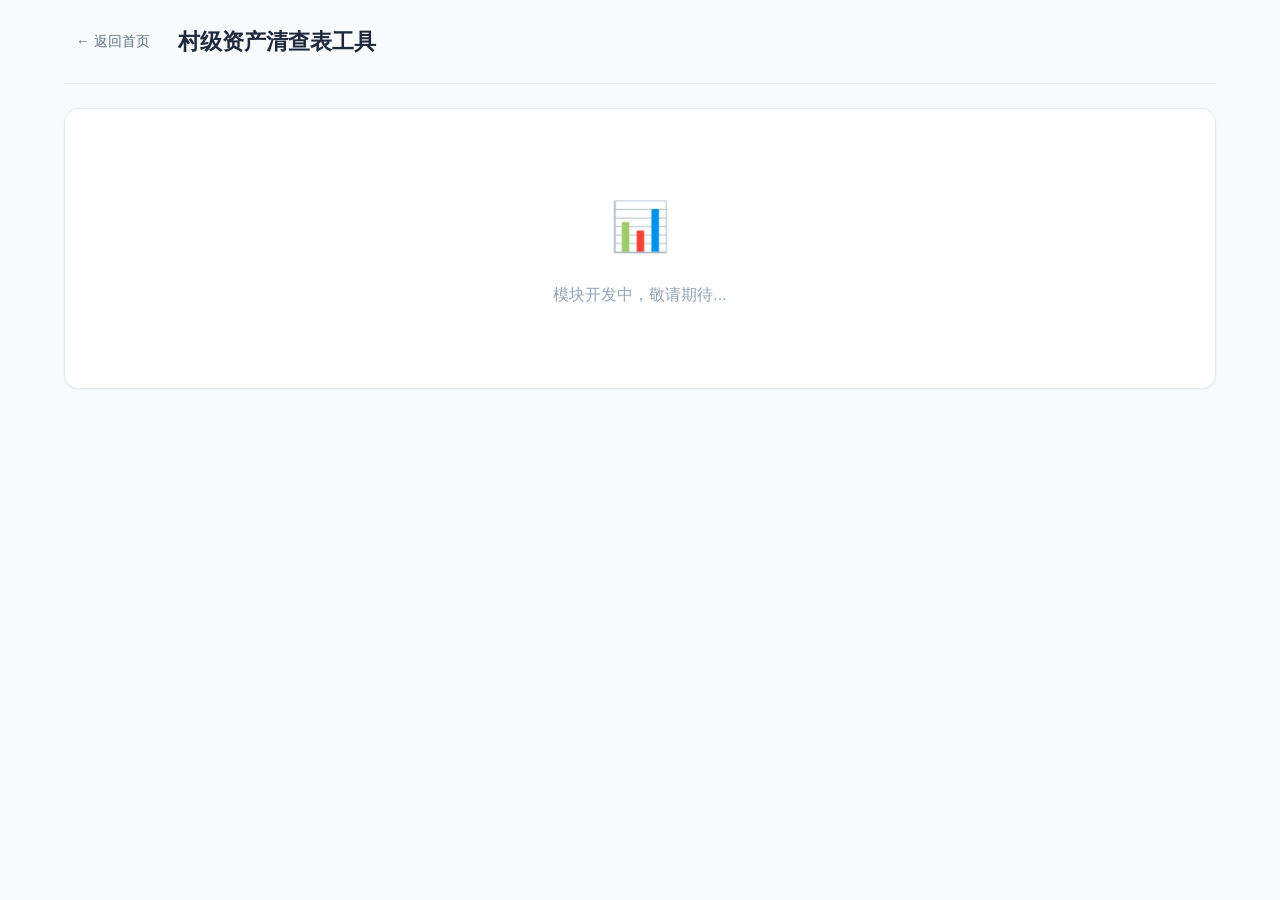
==== static/pages/asset-tool.html @ 3ac5bb94 "feat:第二阶段 完成static首页、全局样式与通用前端js组件" ====
<!DOCTYPE html>
<html lang="zh-CN">
<head>
    <meta charset="UTF-8">
    <meta name="viewport" content="width=device-width, initial-scale=1.0">
    <title>村级资产清查表工具 - FieldKit</title>
    <link rel="stylesheet" href="/static/css/style.css">
</head>
<body>
    <main class="main-container">
        <div class="page-header">
            <a href="/static/index.html" class="page-back">&larr; 返回首页</a>
            <h1 class="page-title">村级资产清查表工具</h1>
        </div>
        <div class="card" style="text-align:center; padding: 80px 0; color: var(--color-text-muted);">
            <p style="font-size:48px; margin-bottom:16px;">&#128202;</p>
            <p>模块开发中，敬请期待...</p>
        </div>
    </main>
    <div id="toast-container" class="toast-container"></div>
    <script src="/static/js/common.js"></script>
</body>
</html>
---- static/css/style.css ----
/* ============================================================
   FieldKit - 全局通用样式
   基于 CSS 变量实现主题化，适配桌面端浏览器
   ============================================================ */

/* -------------------- CSS 变量（设计令牌） -------------------- */
:root {
    /* 主色调 - 淡粉色系 */
    --color-primary: #D89DB5;
    --color-primary-hover: #C48A9F;
    --color-primary-light: #FBF0F4;

    /* 功能色 */
    --color-success: #10B981;
    --color-success-bg: #ECFDF5;
    --color-warning: #F59E0B;
    --color-warning-bg: #FFFBEB;
    --color-error: #EF4444;
    --color-error-bg: #FEF2F2;
    --color-info: #3B82F6;
    --color-info-bg: #EFF6FF;

    /* 中性色 */
    --color-bg: #F8FAFC;
    --color-surface: #FFFFFF;
    --color-border: #E2E8F0;
    --color-text: #1E293B;
    --color-text-secondary: #64748B;
    --color-text-muted: #94A3B8;

    /* 阴影 */
    --shadow-sm: 0 1px 2px rgba(0, 0, 0, 0.05);
    --shadow-md: 0 4px 6px -1px rgba(0, 0, 0, 0.07), 0 2px 4px -2px rgba(0, 0, 0, 0.05);
    --shadow-lg: 0 10px 15px -3px rgba(0, 0, 0, 0.08), 0 4px 6px -4px rgba(0, 0, 0, 0.04);
    --shadow-xl: 0 20px 25px -5px rgba(0, 0, 0, 0.1), 0 8px 10px -6px rgba(0, 0, 0, 0.04);

    /* 圆角 */
    --radius-sm: 6px;
    --radius-md: 10px;
    --radius-lg: 14px;
    --radius-xl: 20px;

    /* 间距 */
    --spacing-xs: 4px;
    --spacing-sm: 8px;
    --spacing-md: 16px;
    --spacing-lg: 24px;
    --spacing-xl: 32px;
    --spacing-2xl: 48px;

    /* 排版 */
    --font-family: -apple-system, BlinkMacSystemFont, "Segoe UI", "PingFang SC",
                    "Microsoft YaHei", "Helvetica Neue", Arial, sans-serif;
    --font-mono: "SF Mono", "Fira Code", "Consolas", monospace;
}

/* -------------------- 全局重置 -------------------- */
*,
*::before,
*::after {
    box-sizing: border-box;
    margin: 0;
    padding: 0;
}

html {
    font-size: 16px;
    -webkit-font-smoothing: antialiased;
    -moz-osx-font-smoothing: grayscale;
}

body {
    font-family: var(--font-family);
    color: var(--color-text);
    background-color: var(--color-bg);
    line-height: 1.6;
    min-height: 100vh;
}

a {
    color: var(--color-primary);
    text-decoration: none;
    transition: color 0.2s;
}
a:hover {
    color: var(--color-primary-hover);
}

img {
    max-width: 100%;
    display: block;
}

/* -------------------- 顶部导航栏 -------------------- */
.header {
    background: var(--color-surface);
    border-bottom: 1px solid var(--color-border);
    position: sticky;
    top: 0;
    z-index: 100;
    box-shadow: var(--shadow-sm);
}

.header-inner {
    max-width: 1200px;
    margin: 0 auto;
    padding: 0 var(--spacing-lg);
    height: 60px;
    display: flex;
    align-items: center;
    justify-content: space-between;
}

.logo {
    display: flex;
    align-items: center;
    gap: var(--spacing-sm);
}

.logo-icon {
    font-size: 24px;
}

.logo-text {
    font-size: 20px;
    font-weight: 700;
    color: var(--color-primary);
    letter-spacing: -0.5px;
}

.logo-badge {
    font-size: 11px;
    font-weight: 500;
    color: var(--color-primary);
    background: var(--color-primary-light);
    padding: 2px 8px;
    border-radius: 999px;
}

.nav-links {
    display: flex;
    gap: var(--spacing-lg);
}

.nav-link {
    font-size: 14px;
    color: var(--color-text-secondary);
    font-weight: 500;
    padding: var(--spacing-xs) var(--spacing-sm);
    border-radius: var(--radius-sm);
    transition: all 0.2s;
}
.nav-link:hover {
    color: var(--color-primary);
    background: var(--color-primary-light);
}

/* -------------------- 主体容器 -------------------- */
.main-container {
    max-width: 1200px;
    margin: 0 auto;
    padding: 0 var(--spacing-lg);
}

/* -------------------- 欢迎区域 -------------------- */
.hero {
    text-align: center;
    padding: var(--spacing-2xl) 0 var(--spacing-xl);
}

.hero-title {
    font-size: 36px;
    font-weight: 800;
    color: var(--color-text);
    letter-spacing: -1px;
    margin-bottom: var(--spacing-sm);
}

.hero-desc {
    font-size: 16px;
    color: var(--color-text-secondary);
}

/* -------------------- 工具卡片网格 -------------------- */
.tool-grid {
    display: grid;
    grid-template-columns: repeat(3, 1fr);
    gap: var(--spacing-lg);
    padding-bottom: var(--spacing-2xl);
}

/* 响应式：宽度不足时减少列数 */
@media (max-width: 1024px) {
    .tool-grid {
        grid-template-columns: repeat(2, 1fr);
    }
}
@media (max-width: 680px) {
    .tool-grid {
        grid-template-columns: 1fr;
    }
}

/* -------------------- 单张工具卡片 -------------------- */
.tool-card {
    background: var(--color-surface);
    border: 1px solid var(--color-border);
    border-radius: var(--radius-lg);
    padding: var(--spacing-lg);
    display: flex;
    flex-direction: column;
    transition: all 0.25s ease;
    box-shadow: var(--shadow-sm);
}

.tool-card:hover {
    box-shadow: var(--shadow-lg);
    border-color: var(--color-primary);
    transform: translateY(-2px);
}

.card-header {
    display: flex;
    align-items: center;
    justify-content: space-between;
    margin-bottom: var(--spacing-md);
}

.card-icon {
    width: 48px;
    height: 48px;
    font-size: 28px;
    display: flex;
    align-items: center;
    justify-content: center;
    border-radius: var(--radius-md);
    margin-bottom: var(--spacing-md);
}

.icon-image     { background: #FCE7F3; }
.icon-attendance { background: #FCE7F3; }
.icon-survey    { background: #FCE7F3; }
.icon-asset     { background: #FCE7F3; }
.icon-bead      { background: #FCE7F3; }

.card-badge {
    font-size: 11px;
    font-weight: 600;
    padding: 3px 10px;
    border-radius: 999px;
    letter-spacing: 0.3px;
}
.badge-high { background: #FEF2F2; color: #DC2626; }
.badge-mid  { background: #FFFBEB; color: #D97706; }

.card-title {
    font-size: 18px;
    font-weight: 700;
    margin-bottom: var(--spacing-sm);
    color: var(--color-text);
}

.card-desc {
    font-size: 14px;
    color: var(--color-text-secondary);
    margin-bottom: var(--spacing-md);
    line-height: 1.6;
    flex-grow: 1;
}

.card-features {
    list-style: none;
    margin-bottom: var(--spacing-md);
}

.card-features li {
    font-size: 13px;
    color: var(--color-text-muted);
    padding: 3px 0;
    padding-left: 18px;
    position: relative;
}

.card-features li::before {
    content: "✓";
    position: absolute;
    left: 0;
    color: var(--color-success);
    font-weight: 700;
}

.card-btn {
    display: block;
    width: 100%;
    text-align: center;
    padding: 10px 0;
    background: var(--color-primary);
    color: #FFFFFF;
    border: none;
    border-radius: var(--radius-sm);
    font-size: 14px;
    font-weight: 600;
    cursor: pointer;
    transition: background 0.2s, transform 0.1s;
}
.card-btn:hover {
    background: var(--color-primary-hover);
    color: #FFFFFF;
    transform: scale(1.02);
}
.card-btn:active {
    transform: scale(0.98);
}

/* -------------------- 页脚 -------------------- */
.footer {
    text-align: center;
    padding: var(--spacing-xl) 0;
    border-top: 1px solid var(--color-border);
    margin-top: var(--spacing-lg);
}

.footer p {
    font-size: 13px;
    color: var(--color-text-muted);
}

/* ============================================================
   Toast 轻提示（由 common.js 动态创建）
   ============================================================ */
.toast-container {
    position: fixed;
    top: 80px;
    right: var(--spacing-lg);
    z-index: 9999;
    display: flex;
    flex-direction: column;
    gap: var(--spacing-sm);
    pointer-events: none;
}

.toast {
    display: flex;
    align-items: center;
    gap: var(--spacing-sm);
    min-width: 280px;
    max-width: 420px;
    padding: 12px 16px;
    border-radius: var(--radius-md);
    font-size: 14px;
    font-weight: 500;
    box-shadow: var(--shadow-lg);
    pointer-events: auto;
    animation: toastSlideIn 0.3s ease, toastFadeOut 0.3s ease forwards;
    animation-delay: 0s, 2.7s;
}

@keyframes toastSlideIn {
    from { transform: translateX(120%); opacity: 0; }
    to   { transform: translateX(0);    opacity: 1; }
}
@keyframes toastFadeOut {
    from { opacity: 1; }
    to   { opacity: 0; transform: translateY(-8px); }
}

.toast-success {
    background: var(--color-success-bg);
    border: 1px solid var(--color-success);
    color: #065F46;
}
.toast-error {
    background: var(--color-error-bg);
    border: 1px solid var(--color-error);
    color: #991B1B;
}
.toast-warning {
    background: var(--color-warning-bg);
    border: 1px solid var(--color-warning);
    color: #92400E;
}
.toast-info {
    background: var(--color-info-bg);
    border: 1px solid var(--color-info);
    color: #1E40AF;
}

.toast-icon {
    font-size: 18px;
    flex-shrink: 0;
}

.toast-msg {
    flex: 1;
}

/* ============================================================
   通用表单元素样式（供各工具页复用）
   ============================================================ */

/* 文件上传拖拽区 */
.upload-zone {
    border: 2px dashed var(--color-border);
    border-radius: var(--radius-lg);
    padding: var(--spacing-2xl);
    text-align: center;
    cursor: pointer;
    transition: all 0.25s;
    background: #FAFBFC;
}

.upload-zone:hover,
.upload-zone.drag-over {
    border-color: var(--color-primary);
    background: var(--color-primary-light);
}

.upload-zone-icon {
    font-size: 40px;
    margin-bottom: var(--spacing-sm);
}

.upload-zone-text {
    font-size: 15px;
    color: var(--color-text-secondary);
    margin-bottom: var(--spacing-xs);
}

.upload-zone-hint {
    font-size: 12px;
    color: var(--color-text-muted);
}

/* 按钮基础样式 */
.btn {
    display: inline-flex;
    align-items: center;
    justify-content: center;
    gap: 6px;
    padding: 10px 20px;
    font-size: 14px;
    font-weight: 600;
    font-family: inherit;
    border: none;
    border-radius: var(--radius-sm);
    cursor: pointer;
    transition: all 0.2s;
}

.btn-primary {
    background: var(--color-primary);
    color: #FFFFFF;
}
.btn-primary:hover {
    background: var(--color-primary-hover);
}

.btn-secondary {
    background: var(--color-surface);
    color: var(--color-text);
    border: 1px solid var(--color-border);
}
.btn-secondary:hover {
    background: var(--color-bg);
}

.btn-success {
    background: var(--color-success);
    color: #FFFFFF;
}
.btn-success:hover {
    background: #059669;
}

.btn-danger {
    background: var(--color-error);
    color: #FFFFFF;
}
.btn-danger:hover {
    background: #DC2626;
}

.btn:disabled {
    opacity: 0.5;
    cursor: not-allowed;
}

/* 输入框 */
.input {
    width: 100%;
    padding: 10px 14px;
    font-size: 14px;
    font-family: inherit;
    border: 1px solid var(--color-border);
    border-radius: var(--radius-sm);
    outline: none;
    transition: border-color 0.2s, box-shadow 0.2s;
    background: var(--color-surface);
    color: var(--color-text);
}
.input:focus {
    border-color: var(--color-primary);
    box-shadow: 0 0 0 3px var(--color-primary-light);
}

/* Select 下拉框 */
.select {
    padding: 10px 14px;
    font-size: 14px;
    font-family: inherit;
    border: 1px solid var(--color-border);
    border-radius: var(--radius-sm);
    outline: none;
    cursor: pointer;
    background: var(--color-surface);
    color: var(--color-text);
    transition: border-color 0.2s;
}
.select:focus {
    border-color: var(--color-primary);
    box-shadow: 0 0 0 3px var(--color-primary-light);
}

/* 标签 */
.label {
    display: block;
    font-size: 14px;
    font-weight: 600;
    color: var(--color-text);
    margin-bottom: var(--spacing-xs);
}

/* 帮助文字 */
.help-text {
    font-size: 12px;
    color: var(--color-text-muted);
    margin-top: 4px;
}

/* 分割线 */
.divider {
    border: none;
    height: 1px;
    background: var(--color-border);
    margin: var(--spacing-lg) 0;
}

/* 卡片基础（供工具内页复用） */
.card {
    background: var(--color-surface);
    border: 1px solid var(--color-border);
    border-radius: var(--radius-lg);
    padding: var(--spacing-lg);
    box-shadow: var(--shadow-sm);
}

/* 加载动画 */
.spinner {
    display: inline-block;
    width: 20px;
    height: 20px;
    border: 2px solid var(--color-border);
    border-top-color: var(--color-primary);
    border-radius: 50%;
    animation: spin 0.6s linear infinite;
}

@keyframes spin {
    to { transform: rotate(360deg); }
}

/* 进度条 */
.progress-bar {
    width: 100%;
    height: 6px;
    background: var(--color-border);
    border-radius: 999px;
    overflow: hidden;
}
.progress-bar-fill {
    height: 100%;
    background: var(--color-primary);
    border-radius: 999px;
    transition: width 0.3s ease;
}

/* 文件列表（上传后展示） */
.file-list {
    list-style: none;
    display: flex;
    flex-direction: column;
    gap: var(--spacing-sm);
}
.file-item {
    display: flex;
    align-items: center;
    justify-content: space-between;
    padding: 8px 12px;
    background: var(--color-bg);
    border-radius: var(--radius-sm);
    font-size: 13px;
}
.file-item-name {
    flex: 1;
    overflow: hidden;
    text-overflow: ellipsis;
    white-space: nowrap;
}
.file-item-size {
    color: var(--color-text-muted);
    margin-left: var(--spacing-md);
    flex-shrink: 0;
}
.file-item-remove {
    background: none;
    border: none;
    color: var(--color-error);
    cursor: pointer;
    font-size: 16px;
    padding: 0 4px;
    margin-left: var(--spacing-sm);
}
.file-item-remove:hover {
    color: #DC2626;
}

/* 页面标题（工具子页共用） */
.page-header {
    display: flex;
    align-items: center;
    gap: var(--spacing-md);
    padding: var(--spacing-lg) 0;
    border-bottom: 1px solid var(--color-border);
    margin-bottom: var(--spacing-lg);
}
.page-back {
    font-size: 14px;
    color: var(--color-text-secondary);
    cursor: pointer;
    text-decoration: none;
    padding: 6px 12px;
    border-radius: var(--radius-sm);
    transition: all 0.2s;
}
.page-back:hover {
    background: var(--color-bg);
    color: var(--color-primary);
}
.page-title {
    font-size: 22px;
    font-weight: 700;
}

/* 表格基础样式 */
.table-wrapper {
    overflow-x: auto;
}
.table {
    width: 100%;
    border-collapse: collapse;
    font-size: 13px;
}
.table th,
.table td {
    padding: 10px 14px;
    text-align: left;
    border-bottom: 1px solid var(--color-border);
}
.table th {
    background: var(--color-bg);
    font-weight: 600;
    color: var(--color-text-secondary);
    font-size: 12px;
    text-transform: uppercase;
    letter-spacing: 0.5px;
}
.table tr:hover td {
    background: #F8FAFC;
}
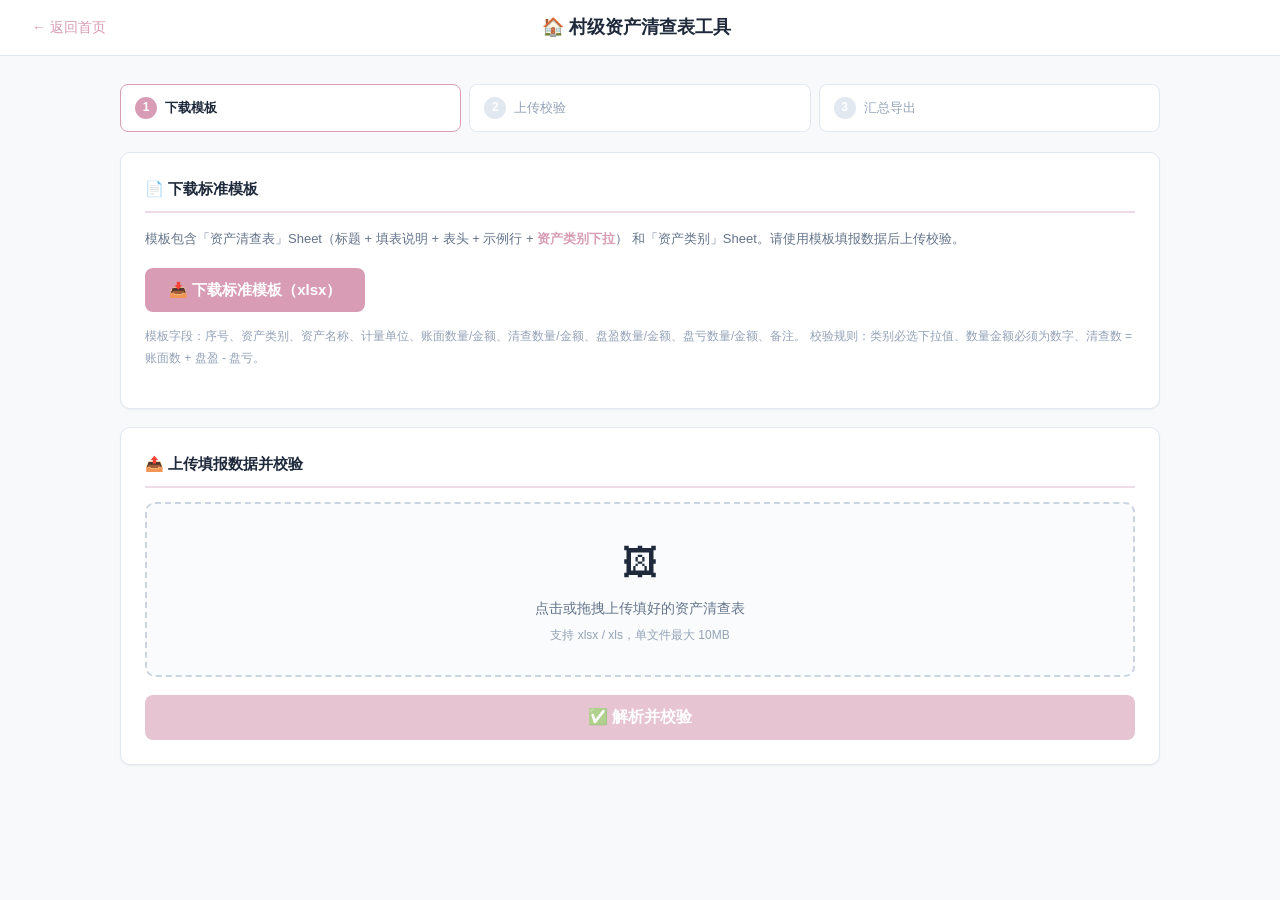
==== commit 28d2f728: "feat:第五阶段 routes新增考勤点名工具、村级资产清查表工具、测绘EXIF水印工具" ====
--- a/static/pages/asset-tool.html
+++ b/static/pages/asset-tool.html
@@ -5,19 +5,492 @@
     <meta name="viewport" content="width=device-width, initial-scale=1.0">
     <title>村级资产清查表工具 - FieldKit</title>
     <link rel="stylesheet" href="/static/css/style.css">
+    <style>
+        :root {
+            /* 与首页色调一致（淡粉色系） */
+            --primary: #D89DB5;
+            --primary-hover: #C48A9F;
+            --primary-light: #FBF0F4;
+            --primary-border: #F0DCE6;
+            --gray-bg: #F8F9FA;
+            --gray-text: #64748B;
+            --radius: 10px;
+        }
+        body { background: var(--gray-bg); min-height: 100vh; }
+
+        .tool-header {
+            background: #fff; border-bottom: 1px solid #E2E8F0;
+            padding: 0 32px; height: 56px;
+            display: flex; align-items: center; justify-content: space-between;
+        }
+        .tool-header .back-link { color: var(--primary); text-decoration: none; font-size: 14px; display: flex; align-items: center; gap: 6px; }
+        .tool-header .back-link:hover { color: var(--primary-hover); }
+        .tool-header .tool-title { font-size: 18px; font-weight: 600; color: #1E293B; }
+        .tool-header .header-spacer { width: 80px; }
+
+        .tool-main { max-width: 1080px; margin: 28px auto; padding: 0 20px; }
+
+        .card {
+            background: #fff; border: 1px solid #E2E8F0;
+            border-radius: var(--radius); padding: 24px; margin-bottom: 18px;
+        }
+        .card h3 { font-size: 15px; font-weight: 600; color: #1E293B; margin: 0 0 14px; padding-bottom: 10px; border-bottom: 2px solid var(--primary-border); }
+
+        /* ===== 步骤条 ===== */
+        .steps { display: flex; gap: 8px; margin-bottom: 20px; flex-wrap: wrap; }
+        .step {
+            flex: 1; min-width: 150px; padding: 12px 14px; border-radius: 8px;
+            background: #fff; border: 1px solid #E2E8F0; font-size: 13px; color: #94A3B8;
+            display: flex; align-items: center; gap: 8px;
+        }
+        .step .step-num {
+            width: 22px; height: 22px; border-radius: 50%; flex-shrink: 0;
+            background: #E2E8F0; color: #fff; font-size: 12px; font-weight: 700;
+            display: inline-flex; align-items: center; justify-content: center;
+        }
+        .step.active { border-color: var(--primary); color: #1E293B; font-weight: 600; }
+        .step.active .step-num { background: var(--primary); }
+        .step.done { border-color: #B7E4C7; color: #16A34A; }
+        .step.done .step-num { background: #16A34A; }
+
+        /* ===== 上传区 ===== */
+        .upload-zone {
+            border: 2px dashed #CBD5E1; border-radius: var(--radius);
+            padding: 30px 20px; text-align: center; cursor: pointer;
+            transition: all 0.25s; background: #FAFBFC;
+        }
+        .upload-zone:hover, .upload-zone.drag-over { border-color: var(--primary); background: var(--primary-light); }
+        .upload-zone.has-file { border-style: solid; border-color: var(--primary); background: #FDFAFB; }
+        .upload-icon { font-size: 36px; margin-bottom: 6px; }
+        .upload-text { font-size: 14px; color: var(--gray-text); }
+        .upload-hint { font-size: 12px; color: #94A3B8; margin-top: 6px; }
+        .upload-file-list { font-size: 13px; color: var(--primary); margin-top: 10px; text-align: left; max-height: 120px; overflow-y: auto; line-height: 1.8; }
+        .upload-file-list .file-item { padding: 2px 6px; border-radius: 4px; }
+        .upload-file-list .file-item:nth-child(odd) { background: #F1F5F9; }
+        .upload-file-list .file-size { color: #94A3B8; margin-left: 8px; font-size: 12px; }
+        .upload-zone:not(.has-file) .upload-file-list { display: none; }
+
+        /* ===== 按钮 ===== */
+        .btn-process {
+            width: 100%; padding: 12px; background: var(--primary); color: #fff;
+            border: none; border-radius: 8px; font-size: 16px; font-weight: 600;
+            cursor: pointer; transition: background 0.2s; margin-top: 18px;
+        }
+        .btn-process:hover { background: var(--primary-hover); }
+        .btn-process:disabled { opacity: 0.6; cursor: not-allowed; }
+        .btn-row { display: flex; gap: 10px; margin-top: 18px; flex-wrap: wrap; }
+        .btn-row .btn-process { width: auto; flex: 1; min-width: 140px; margin-top: 0; }
+        .btn-primary {
+            display: inline-flex; align-items: center; justify-content: center; gap: 6px;
+            padding: 10px 24px; background: var(--primary); color: #fff; border: none; border-radius: 8px;
+            font-size: 15px; font-weight: 600; cursor: pointer; text-decoration: none; transition: background 0.2s;
+        }
+        .btn-primary:hover { background: var(--primary-hover); }
+        .btn-primary:disabled { opacity: 0.6; cursor: not-allowed; }
+        .btn-outline {
+            display: inline-flex; align-items: center; justify-content: center; gap: 6px;
+            padding: 10px 24px; background: #fff; color: var(--primary); border: 1px solid var(--primary); border-radius: 8px;
+            font-size: 15px; font-weight: 600; cursor: pointer; text-decoration: none; transition: all 0.2s;
+        }
+        .btn-outline:hover { background: var(--primary-light); }
+
+        /* ===== 统计条 ===== */
+        .stats-bar { display: grid; grid-template-columns: repeat(auto-fit, minmax(130px, 1fr)); gap: 10px; margin-bottom: 16px; }
+        .stat-item { background: #FAFBFC; border: 1px solid #E2E8F0; border-radius: 8px; padding: 12px; text-align: center; }
+        .stat-item .sv { font-size: 22px; font-weight: 700; color: #1E293B; }
+        .stat-item .sl { font-size: 12px; color: var(--gray-text); margin-top: 3px; }
+        .stat-item.ok .sv { color: #16A34A; }
+        .stat-item.err .sv { color: #DC2626; }
+
+        /* ===== 错误列表 ===== */
+        .error-box { background: #FEF2F2; border: 1px solid #FECACA; border-radius: 8px; padding: 12px 16px; margin-bottom: 16px; }
+        .error-box h4 { margin: 0 0 8px; font-size: 13px; color: #B91C1C; }
+        .error-box ul { margin: 0; padding-left: 18px; font-size: 13px; color: #991B1B; line-height: 1.9; max-height: 220px; overflow-y: auto; }
+
+        /* ===== 表格 ===== */
+        .table-wrap { overflow-x: auto; border: 1px solid #E2E8F0; border-radius: 8px; max-height: 420px; overflow-y: auto; }
+        table.data-table { width: 100%; border-collapse: collapse; font-size: 12.5px; white-space: nowrap; }
+        table.data-table th {
+            background: var(--primary); color: #fff; font-weight: 600;
+            padding: 8px 10px; position: sticky; top: 0; z-index: 2; text-align: center;
+        }
+        table.data-table td { padding: 7px 10px; border-bottom: 1px solid #F1F5F9; text-align: center; }
+        table.data-table tr:nth-child(even) td { background: #FAFBFC; }
+        table.data-table tr.row-error td { background: #FEF2F2; }
+        table.data-table tr.row-error td:first-child::after {
+            content: " ⚠"; color: #DC2626; font-weight: 700;
+        }
+        .cell-error { color: #DC2626; font-weight: 600; }
+
+        /* ===== 汇总表 ===== */
+        .summary-table { width: 100%; border-collapse: collapse; font-size: 13px; }
+        .summary-table th { background: #F1F5F9; color: #334155; font-weight: 600; padding: 9px 12px; border-bottom: 1px solid #E2E8F0; text-align: center; }
+        .summary-table td { padding: 8px 12px; border-bottom: 1px solid #F1F5F9; text-align: center; }
+        .summary-table tr.total-row td { background: var(--primary-light); font-weight: 700; color: #1E293B; }
+
+        /* ===== 表单 ===== */
+        .form-grid { display: grid; grid-template-columns: repeat(auto-fit, minmax(240px, 1fr)); gap: 14px; }
+        .form-item { display: flex; flex-direction: column; gap: 6px; }
+        .form-item label { font-size: 13px; font-weight: 600; color: #334155; }
+        .form-item .field-hint { font-size: 11px; color: #94A3B8; }
+        .form-item input {
+            border: 1px solid #E2E8F0; border-radius: 8px; padding: 9px 12px;
+            font-size: 14px; color: #1E293B; outline: none; transition: border-color 0.2s;
+            font-family: inherit; width: 100%; box-sizing: border-box; background: #fff;
+        }
+        .form-item input:focus { border-color: var(--primary); }
+        .form-item.full { grid-column: 1 / -1; }
+
+        .section-hint { font-size: 13px; color: var(--gray-text); line-height: 1.8; margin: 0 0 14px; }
+        .highlight { color: var(--primary); font-weight: 600; }
+
+        @media (max-width: 640px) {
+            .tool-main { padding: 0 12px; }
+            .card { padding: 16px; }
+        }
+    </style>
 </head>
 <body>
-    <main class="main-container">
-        <div class="page-header">
-            <a href="/static/index.html" class="page-back">&larr; 返回首页</a>
-            <h1 class="page-title">村级资产清查表工具</h1>
-        </div>
-        <div class="card" style="text-align:center; padding: 80px 0; color: var(--color-text-muted);">
-            <p style="font-size:48px; margin-bottom:16px;">&#128202;</p>
-            <p>模块开发中，敬请期待...</p>
-        </div>
-    </main>
-    <div id="toast-container" class="toast-container"></div>
-    <script src="/static/js/common.js"></script>
+
+<!-- ====== 顶部导航 ====== -->
+<header class="tool-header">
+    <a href="/static/index.html" class="back-link">&#8592; 返回首页</a>
+    <span class="tool-title">&#127968; 村级资产清查表工具</span>
+    <span class="header-spacer"></span>
+</header>
+
+<!-- ====== 主内容 ====== -->
+<main class="tool-main">
+
+    <!-- 步骤条 -->
+    <div class="steps">
+        <div class="step active" id="step1"><span class="step-num">1</span>下载模板</div>
+        <div class="step" id="step2"><span class="step-num">2</span>上传校验</div>
+        <div class="step" id="step3"><span class="step-num">3</span>汇总导出</div>
+    </div>
+
+    <!-- 1. 下载模板 -->
+    <div class="card" id="card1">
+        <h3>&#128196; 下载标准模板</h3>
+        <p class="section-hint">
+            模板包含「资产清查表」Sheet（标题 + 填表说明 + 表头 + 示例行 + <span class="highlight">资产类别下拉</span>）
+            和「资产类别」Sheet。请使用模板填报数据后上传校验。
+        </p>
+        <div class="btn-row">
+            <a class="btn-primary" href="/api/asset/template" download>&#128229; 下载标准模板（xlsx）</a>
+        </div>
+        <p class="section-hint" style="margin-top:14px;font-size:12px;color:#94A3B8;">
+            模板字段：序号、资产类别、资产名称、计量单位、账面数量/金额、清查数量/金额、盘盈数量/金额、盘亏数量/金额、备注。
+            校验规则：类别必选下拉值、数量金额必须为数字、清查数 = 账面数 + 盘盈 - 盘亏。
+        </p>
+    </div>
+
+    <!-- 2. 上传校验 -->
+    <div class="card" id="card2">
+        <h3>&#128228; 上传填报数据并校验</h3>
+        <div class="upload-zone" id="uploadZone">
+            <div class="upload-placeholder">
+                <div class="upload-icon">&#128444;</div>
+                <div class="upload-text">点击或拖拽上传填好的资产清查表</div>
+                <div class="upload-hint">支持 xlsx / xls，单文件最大 10MB</div>
+            </div>
+            <div class="upload-file-list" id="fileList"></div>
+        </div>
+        <button class="btn-process" id="btnParse" disabled>&#9989; 解析并校验</button>
+    </div>
+
+    <!-- 3. 校验结果 -->
+    <div class="card" id="card3" style="display:none;">
+        <h3>&#128202; 校验结果</h3>
+
+        <div class="stats-bar">
+            <div class="stat-item"><div class="sv" id="stTotal">0</div><div class="sl">资产总条数</div></div>
+            <div class="stat-item ok"><div class="sv" id="stValid">0</div><div class="sl">校验通过</div></div>
+            <div class="stat-item err"><div class="sv" id="stInvalid">0</div><div class="sl">存在错误</div></div>
+        </div>
+
+        <div class="error-box" id="errorBox" style="display:none;">
+            <h4>&#9888; 发现数据错误</h4>
+            <ul id="errorList"></ul>
+        </div>
+
+        <div class="table-wrap">
+            <table class="data-table" id="dataTable">
+                <thead>
+                <tr>
+                    <th>序号</th><th>资产类别</th><th>资产名称</th><th>计量单位</th>
+                    <th>账面数量</th><th>账面金额</th><th>清查数量</th><th>清查金额</th>
+                    <th>盘盈数量</th><th>盘盈金额</th><th>盘亏数量</th><th>盘亏金额</th><th>备注</th>
+                </tr>
+                </thead>
+                <tbody id="tableBody"></tbody>
+            </table>
+        </div>
+
+        <div class="btn-row">
+            <button class="btn-outline" id="btnBack">&#8630; 返回修改</button>
+            <button class="btn-primary" id="btnNext">继续：生成汇总表 &rarr;</button>
+        </div>
+    </div>
+
+    <!-- 4. 汇总导出 -->
+    <div class="card" id="card4" style="display:none;">
+        <h3>&#128230; 生成汇总统计表</h3>
+        <div class="form-grid">
+            <div class="form-item">
+                <label>村名 / 表名</label>
+                <input type="text" id="inTitle" placeholder="如：XX村集体经济组织资产清查表">
+                <span class="field-hint">用于汇总表标题与文件名，可留空</span>
+            </div>
+        </div>
+        <div class="btn-row">
+            <button class="btn-primary" id="btnExport">&#128229; 生成汇总统计表</button>
+        </div>
+
+        <div id="summaryArea" style="display:none; margin-top:20px;">
+            <h4 style="font-size:14px;color:#334155;margin:0 0 10px;">&#128202; 类别汇总预览</h4>
+            <table class="summary-table">
+                <thead>
+                <tr>
+                    <th>资产类别</th><th>条目数</th><th>账面金额(元)</th><th>清查金额(元)</th>
+                    <th>盘盈金额(元)</th><th>盘亏金额(元)</th><th>差额(清查-账面)</th>
+                </tr>
+                </thead>
+                <tbody id="summaryBody"></tbody>
+            </table>
+            <div class="btn-row">
+                <a class="btn-primary" id="btnDownload" href="#" target="_blank">&#11015; 下载汇总统计表（xlsx）</a>
+                <button class="btn-outline" id="btnRestart">&#8630; 重新开始</button>
+            </div>
+        </div>
+    </div>
+
+</main>
+
+<div id="toast-container" class="toast-container"></div>
+<script src="/static/js/common.js"></script>
+
+<script>
+(function () {
+    let selectedFile = null;
+    let sessionId = null;
+    let parseResult = null;
+
+    // ===== 上传区 =====
+    const uzone = document.getElementById("uploadZone");
+    initUploadZone(uzone, {
+        accept: ".xlsx,.xls",
+        multiple: false,
+        maxFileSizeMB: 10,
+        onFilesSelected(files) {
+            selectedFile = files[0];
+            renderFileList();
+            document.getElementById("btnParse").disabled = false;
+        },
+    });
+    uzone.addEventListener("dblclick", () => {
+        selectedFile = null;
+        renderFileList();
+        document.getElementById("btnParse").disabled = true;
+    });
+
+    function renderFileList() {
+        const el = document.getElementById("fileList");
+        if (!selectedFile) {
+            el.innerHTML = "";
+            uzone.classList.remove("has-file");
+            return;
+        }
+        uzone.classList.add("has-file");
+        el.innerHTML = '<div class="file-item">' + escapeHtml(selectedFile.name) +
+            ' <span class="file-size">' + formatFileSize(selectedFile.size) + '</span></div>';
+    }
+
+    function setStep(n) {
+        for (let i = 1; i <= 4; i++) {
+            const el = document.getElementById("step" + i);
+            if (!el) continue;
+            el.classList.remove("active", "done");
+            if (i < n) el.classList.add("done");
+            if (i === n) el.classList.add("active");
+        }
+    }
+
+    // ===== 解析校验 =====
+    document.getElementById("btnParse").addEventListener("click", async () => {
+        if (!selectedFile) { Toast.warning("请先选择清查表文件"); return; }
+        const formData = new FormData();
+        formData.append("file", selectedFile);
+
+        toggleLoading(true, "正在解析并校验...");
+        try {
+            const res = await API.upload("/api/asset/parse", formData);
+            const data = res.data;
+            if (data && data.ok) {
+                parseResult = data.data;
+                sessionId = data.data.session_id;
+                renderResult(data.data);
+                setStep(3);
+                Toast.success(data.message);
+            } else {
+                Toast.error(data?.error || "校验失败");
+            }
+        } catch (e) {
+            Toast.error("网络异常: " + e.message);
+        } finally {
+            toggleLoading(false);
+        }
+    });
+
+    // ===== 渲染校验结果 =====
+    function renderResult(d) {
+        const stats = d.stats;
+        document.getElementById("stTotal").textContent = stats.total;
+        document.getElementById("stValid").textContent = stats.valid;
+        document.getElementById("stInvalid").textContent = stats.invalid;
+
+        // 错误列表
+        const errorBox = document.getElementById("errorBox");
+        const errorList = document.getElementById("errorList");
+        if (d.errors && d.errors.length) {
+            errorBox.style.display = "block";
+            errorList.innerHTML = d.errors.map(e => "<li>" + escapeHtml(e) + "</li>").join("");
+        } else {
+            errorBox.style.display = "none";
+            errorList.innerHTML = "";
+        }
+
+        // 明细表
+        const errFields = collectErrorFields(d.records);
+        document.getElementById("tableBody").innerHTML = d.records.map((r, i) => {
+            const hasErr = r.errors && r.errors.length;
+            const cls = hasErr ? ' class="row-error"' : "";
+            const fieldErr = errFields[i] || {};
+            function td(field, value) {
+                const mark = fieldErr[field] ? ' class="cell-error"' : "";
+                return "<td" + mark + ">" + escapeHtml(value || "") + "</td>";
+            }
+            return "<tr" + cls + ">" +
+                "<td>" + escapeHtml(r.seq || (i + 1)) + "</td>" +
+                td("category", r.category) + td("name", r.name) + td("unit", r.unit) +
+                td("book_qty", r.book_qty) + td("book_amt", r.book_amt) +
+                td("check_qty", r.check_qty) + td("check_amt", r.check_amt) +
+                td("surplus_qty", r.surplus_qty) + td("surplus_amt", r.surplus_amt) +
+                td("deficit_qty", r.deficit_qty) + td("deficit_amt", r.deficit_amt) +
+                td("remark", r.remark) +
+                "</tr>";
+        }).join("");
+
+        document.getElementById("card3").style.display = "block";
+        document.getElementById("card4").style.display = "none";
+        document.getElementById("card3").scrollIntoView({ behavior: "smooth" });
+    }
+
+    // 从错误文本推断是哪个字段出错（用于表格中高亮对应单元格）
+    function collectErrorFields(records) {
+        const map = {};
+        const fieldMap = {
+            "资产类别": "category", "资产名称": "name",
+            "账面数量": "book_qty", "账面金额": "book_amt",
+            "清查数量": "check_qty", "清查金额": "check_amt",
+            "盘盈数量": "surplus_qty", "盘盈金额": "surplus_amt",
+            "盘亏数量": "deficit_qty", "盘亏金额": "deficit_amt",
+        };
+        records.forEach((r, i) => {
+            if (!r.errors || !r.errors.length) return;
+            const tags = {};
+            r.errors.forEach(e => {
+                for (const k in fieldMap) {
+                    if (e.includes(k)) tags[fieldMap[k]] = true;
+                }
+            });
+            if (Object.keys(tags).length) map[i] = tags;
+        });
+        return map;
+    }
+
+    // ===== 返回修改 =====
+    document.getElementById("btnBack").addEventListener("click", () => {
+        document.getElementById("card3").style.display = "none";
+        setStep(2);
+        document.getElementById("card2").scrollIntoView({ behavior: "smooth" });
+    });
+
+    // ===== 继续生成汇总表 =====
+    document.getElementById("btnNext").addEventListener("click", () => {
+        document.getElementById("card3").style.display = "none";
+        document.getElementById("card4").style.display = "block";
+        setStep(4);
+        document.getElementById("card4").scrollIntoView({ behavior: "smooth" });
+    });
+
+    // ===== 生成汇总统计表 =====
+    document.getElementById("btnExport").addEventListener("click", async () => {
+        if (!sessionId) { Toast.warning("请先上传并校验清查表"); return; }
+        const formData = new FormData();
+        formData.append("session_id", sessionId);
+        formData.append("title", document.getElementById("inTitle").value.trim());
+
+        toggleLoading(true, "正在生成汇总统计表...");
+        try {
+            const res = await API.upload("/api/asset/export", formData);
+            const data = res.data;
+            if (data && data.ok) {
+                const d = data.data;
+                renderSummary(d);
+                Toast.success(data.message);
+            } else {
+                Toast.error(data?.error || "生成失败");
+            }
+        } catch (e) {
+            Toast.error("网络异常: " + e.message);
+        } finally {
+            toggleLoading(false);
+        }
+    });
+
+    function renderSummary(d) {
+        document.getElementById("summaryBody").innerHTML = d.summary.rows.map(r =>
+            "<tr>" +
+            "<td>" + escapeHtml(r.category) + "</td>" +
+            "<td>" + r.count + "</td>" +
+            "<td>" + fmtNum(r.book_amt) + "</td>" +
+            "<td>" + fmtNum(r.check_amt) + "</td>" +
+            "<td>" + fmtNum(r.surplus_amt) + "</td>" +
+            "<td>" + fmtNum(r.deficit_amt) + "</td>" +
+            "<td>" + fmtNum(r.diff_amt) + "</td>" +
+            "</tr>"
+        ).join("") +
+        "<tr class='total-row'>" +
+        "<td>合计</td>" +
+        "<td>" + d.summary.total.count + "</td>" +
+        "<td>" + fmtNum(d.summary.total.book_amt) + "</td>" +
+        "<td>" + fmtNum(d.summary.total.check_amt) + "</td>" +
+        "<td>" + fmtNum(d.summary.total.surplus_amt) + "</td>" +
+        "<td>" + fmtNum(d.summary.total.deficit_amt) + "</td>" +
+        "<td>" + fmtNum(d.summary.total.diff_amt) + "</td>" +
+        "</tr>";
+
+        const dl = document.getElementById("btnDownload");
+        dl.href = d.download_url;
+        dl.download = d.filename;
+
+        document.getElementById("summaryArea").style.display = "block";
+        document.getElementById("summaryArea").scrollIntoView({ behavior: "smooth" });
+    }
+
+    function fmtNum(v) {
+        if (v === undefined || v === null || v === "") return "";
+        const n = Number(v);
+        return Number.isInteger(n) ? n.toString() : n.toFixed(2);
+    }
+
+    // ===== 重新开始 =====
+    document.getElementById("btnRestart").addEventListener("click", () => {
+        location.reload();
+    });
+})();
+</script>
+
 </body>
 </html>
--- a/static/css/style.css
+++ b/static/css/style.css
@@ -252,6 +252,7 @@
 }
 .badge-high { background: #FEF2F2; color: #DC2626; }
 .badge-mid  { background: #FFFBEB; color: #D97706; }
+.badge-ok   { background: #ECFDF5; color: #059669; }
 
 .card-title {
     font-size: 18px;
